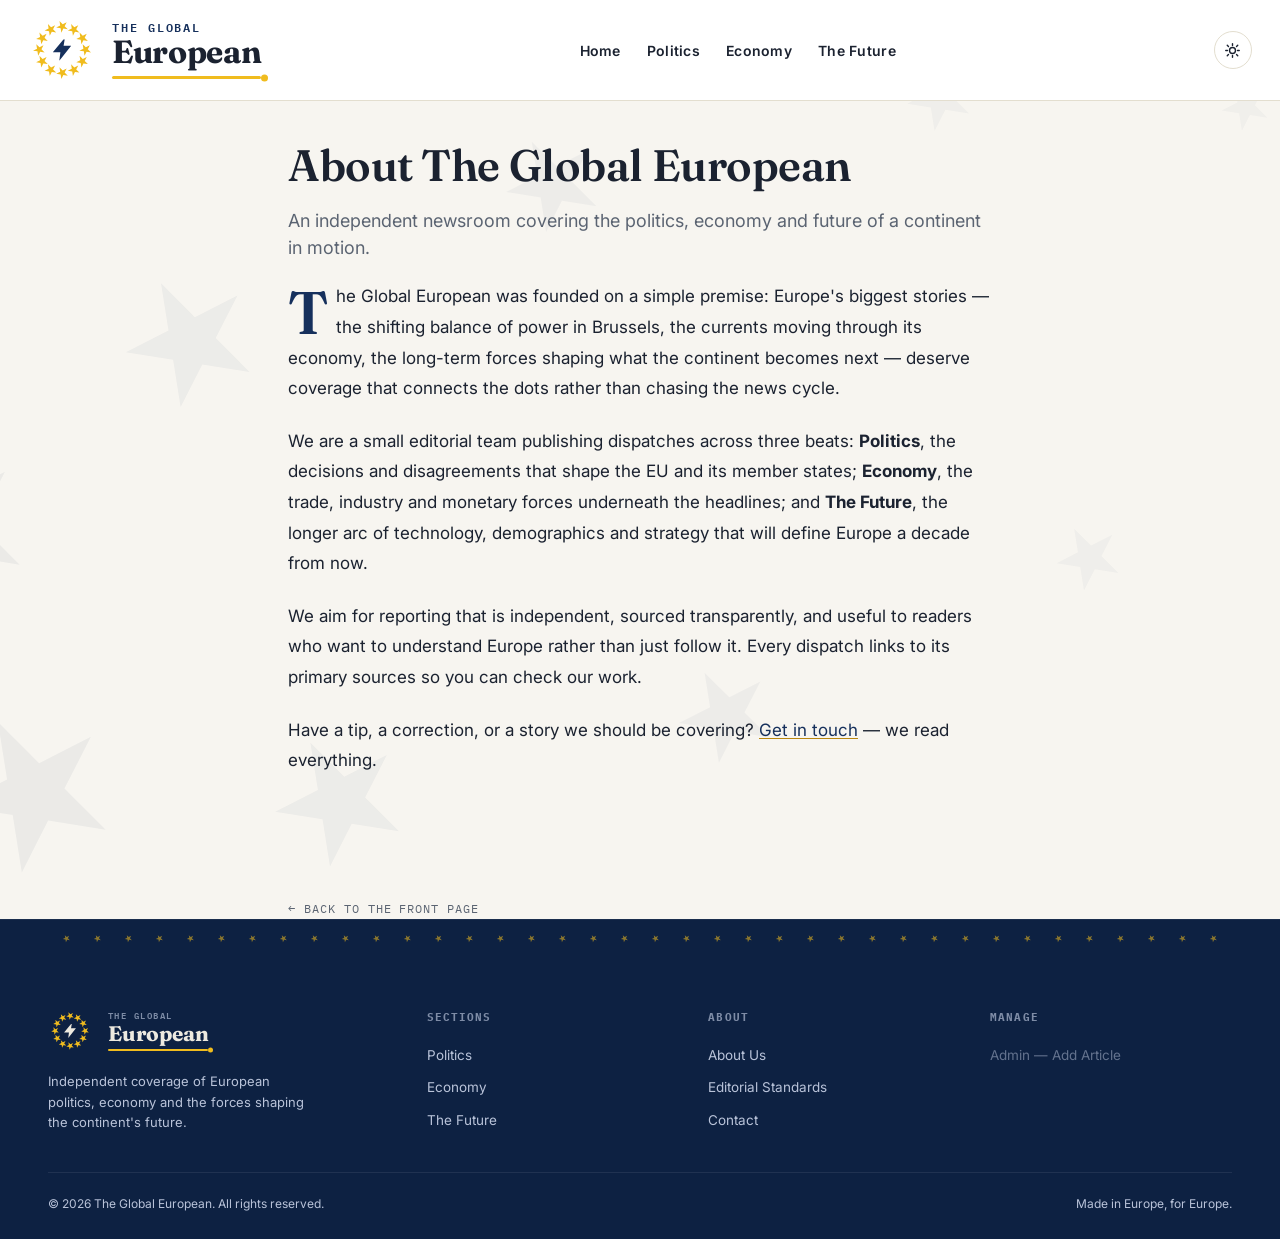
==== about.html @ 9e3d74e5 "Add files via upload" ====
<!DOCTYPE html>
<html lang="en" data-theme="light">
<head>
<meta charset="UTF-8">
<meta name="viewport" content="width=device-width, initial-scale=1.0">
<title>About Us — The Global European</title>
<link rel="preconnect" href="https://fonts.googleapis.com">
<link rel="preconnect" href="https://fonts.gstatic.com" crossorigin>
<link href="https://fonts.googleapis.com/css2?family=Fraunces:ital,opsz,wght@0,9..144,300;0,9..144,450;0,9..144,600;0,9..144,700;1,9..144,450&family=Inter:wght@400;500;600;700&family=IBM+Plex+Mono:wght@400;500&display=swap" rel="stylesheet">
<link rel="stylesheet" href="styles.css">
</head>
<body>

<svg width="0" height="0" style="position:absolute;" aria-hidden="true"><symbol id="tge-star" viewBox="0 0 24 24"><polygon points="19.07,4.93 15.77,11.40 20.91,16.54 13.73,15.40 10.44,21.88 9.30,14.70 2.12,13.56 8.60,10.27 7.46,3.09 12.60,8.23"/></symbol></svg>

<svg class="page-watermark" viewBox="0 0 400 200" preserveAspectRatio="xMidYMid slice" aria-hidden="true"><use href="#tge-star" width="24" height="24" opacity="0.73" transform="translate(180.8,41.0) scale(1.069) translate(-12,-12)"/><use href="#tge-star" width="24" height="24" opacity="0.62" transform="translate(266.6,21.9) scale(0.731) translate(-12,-12)"/><use href="#tge-star" width="24" height="24" opacity="0.56" transform="translate(334.6,23.7) scale(0.542) translate(-12,-12)"/><use href="#tge-star" width="24" height="24" opacity="0.55" transform="translate(366.4,45.9) scale(0.500) translate(-12,-12)"/><use href="#tge-star" width="24" height="24" opacity="0.56" transform="translate(353.7,82.6) scale(0.542) translate(-12,-12)"/><use href="#tge-star" width="24" height="24" opacity="0.62" transform="translate(299.8,124.0) scale(0.731) translate(-12,-12)"/><use href="#tge-star" width="24" height="24" opacity="0.73" transform="translate(219.2,159.0) scale(1.069) translate(-12,-12)"/><use href="#tge-star" width="24" height="24" opacity="0.86" transform="translate(133.4,178.1) scale(1.463) translate(-12,-12)"/><use href="#tge-star" width="24" height="24" opacity="0.96" transform="translate(65.4,176.3) scale(1.779) translate(-12,-12)"/><use href="#tge-star" width="24" height="24" opacity="1.00" transform="translate(33.6,154.1) scale(1.900) translate(-12,-12)"/><use href="#tge-star" width="24" height="24" opacity="0.96" transform="translate(46.3,117.4) scale(1.779) translate(-12,-12)"/><use href="#tge-star" width="24" height="24" opacity="0.86" transform="translate(100.2,76.0) scale(1.463) translate(-12,-12)"/></svg>

<header>
  <div class="header-inner">
    <a class="brand" href="index.html"><span class="brand-badge" id="logoHeader"></span></a>
    <nav>
      <div class="nav-links">
        <a href="index.html">Home</a>
        <a href="index.html#politics">Politics</a>
        <a href="index.html#economy">Economy</a>
        <a href="index.html#future">The Future</a>
      </div>
    </nav>
    <div class="header-tools">
      <button class="theme-toggle" id="themeToggle" aria-label="Toggle dark mode">
        <svg class="sun" viewBox="0 0 24 24" fill="none" stroke="currentColor" stroke-width="2" stroke-linecap="round"><circle cx="12" cy="12" r="4.2"/><path d="M12 2.5v2.4M12 19.1v2.4M4.6 4.6l1.7 1.7M17.7 17.7l1.7 1.7M2.5 12h2.4M19.1 12h2.4M4.6 19.4l1.7-1.7M17.7 6.3l1.7-1.7"/></svg>
        <svg class="moon" viewBox="0 0 24 24" fill="currentColor"><path d="M20 14.7A8.5 8.5 0 1 1 9.3 4a7 7 0 0 0 10.7 10.7Z"/></svg>
      </button>
    </div>
  </div>
</header>

<main class="wrap-narrow">
  <h1 class="article-h1" style="margin-top:40px;">About The Global European</h1>
  <p class="article-dek">An independent newsroom covering the politics, economy and future of a continent in motion.</p>
  <div class="article-body">
    <p>The Global European was founded on a simple premise: Europe's biggest stories — the shifting balance of power in Brussels, the currents moving through its economy, the long-term forces shaping what the continent becomes next — deserve coverage that connects the dots rather than chasing the news cycle.</p>
    <p>We are a small editorial team publishing dispatches across three beats: <b>Politics</b>, the decisions and disagreements that shape the EU and its member states; <b>Economy</b>, the trade, industry and monetary forces underneath the headlines; and <b>The Future</b>, the longer arc of technology, demographics and strategy that will define Europe a decade from now.</p>
    <p>We aim for reporting that is independent, sourced transparently, and useful to readers who want to understand Europe rather than just follow it. Every dispatch links to its primary sources so you can check our work.</p>
    <p>Have a tip, a correction, or a story we should be covering? <a href="contacts.html">Get in touch</a> — we read everything.</p>
  </div>
  <a class="back-link" href="index.html">← Back to the front page</a>
</main>

<div class="star-ribbon" id="starRibbon" aria-hidden="true"></div>
<footer>
  <div class="wrap">
    <div class="footer-grid">
      <div>
        <div class="footer-brand"><span class="brand-badge" id="logoFooter"></span></div>
        <p class="footer-desc">Independent coverage of European politics, economy and the forces shaping the continent's future.</p>
      </div>
      <div class="footer-col">
        <h4>Sections</h4>
        <a href="index.html#politics">Politics</a>
        <a href="index.html#economy">Economy</a>
        <a href="index.html#future">The Future</a>
      </div>
      <div class="footer-col">
        <h4>About</h4>
        <a href="about.html">About Us</a>
        <a href="#">Editorial Standards</a>
        <a href="contacts.html">Contact</a>
      </div>
      <div class="footer-col">
        <h4>Manage</h4>
        <a href="admin.html" class="admin-link">Admin — Add Article</a>
      </div>
    </div>
    <div class="footer-bottom">
      <span>© 2026 The Global European. All rights reserved.</span>
      <span>Made in Europe, for Europe.</span>
    </div>
  </div>
</footer>

<script src="logo.js"></script>
<script>
  const root = document.documentElement;
  const savedTheme = localStorage.getItem('tge-theme');
  const prefersDark = window.matchMedia('(prefers-color-scheme: dark)').matches;
  root.setAttribute('data-theme', savedTheme || (prefersDark ? 'dark' : 'light'));
  document.getElementById('themeToggle').addEventListener('click', () => {
    const next = root.getAttribute('data-theme') === 'dark' ? 'light' : 'dark';
    root.setAttribute('data-theme', next);
    localStorage.setItem('tge-theme', next);
  });
  document.getElementById('logoHeader').innerHTML = LOGO_MARK_HTML;
  document.getElementById('logoFooter').innerHTML = LOGO_MARK_HTML;

  function renderStarRibbon(){
    const el = document.getElementById('starRibbon');
    if(!el) return;
    const count = Math.max(18, Math.ceil(window.innerWidth / 34));
    let icons = '';
    for(let i = 0; i < count; i++){ icons += '<svg class="tge-star-icon"><use href="#tge-star"/></svg>'; }
    el.innerHTML = icons;
  }
  window.addEventListener('resize', () => { clearTimeout(window._tgeStarTO); window._tgeStarTO = setTimeout(renderStarRibbon, 150); });
  renderStarRibbon();
</script>

</body>
</html>
---- styles.css ----
:root{
    --navy:#16305C; --navy-deep:#0D2142; --gold:#F0BC1E; --gold-deep:#B9860E;
    --cream:#F7F5F0; --paper:#FFFFFF; --ink:#1B2230; --slate:#5B6472; --line:#E3DECF; --danger:#B3402E;
    --radius:2px;
  }
  html[data-theme="dark"]{
    --navy:#DCE4F2; --navy-deep:#0A1B33; --gold:#F3C536; --gold-deep:#E8B923;
    --cream:#0D1B30; --paper:#122845; --ink:#EDEAE0; --slate:#A7B0C2; --line:#26395C;
  }
  *{box-sizing:border-box; margin:0; padding:0;}
  html{scroll-behavior:smooth;}
  body{background:var(--cream); color:var(--ink); font-family:'Inter',sans-serif; line-height:1.5; transition:background .3s ease, color .3s ease;}
  a{color:inherit; text-decoration:none; cursor:pointer;}
  img{max-width:100%; display:block;}
  .wrap{max-width:1240px; margin:0 auto; padding:0 28px;}
  .wrap-narrow{max-width:760px; margin:0 auto; padding:0 28px;}
  .wrap-admin{max-width:820px; margin:0 auto; padding:40px 28px 100px;}
  .eyebrow{font-family:'IBM Plex Mono',monospace; font-size:12px; letter-spacing:.12em; text-transform:uppercase; color:var(--navy); display:inline-flex; align-items:center; gap:7px;}
  .bolt{width:11px; height:11px; flex-shrink:0;}
  .bolt path{fill:var(--gold-deep);}
  html[data-theme="dark"] .bolt path{fill:var(--gold);}

  /* Header */
  header{position:sticky; top:0; z-index:50; background:var(--paper); border-bottom:1px solid var(--line);}
  .header-inner{display:flex; align-items:center; justify-content:space-between; padding:16px 28px; gap:24px;}
  .brand{display:flex; align-items:center;}
  .brand-badge{display:flex; align-items:center; gap:16px;}
  .brand-mark-icon{width:68px; height:68px; flex-shrink:0;}
  .brand-ring{fill:var(--gold);}
  .brand-bolt-icon{fill:var(--navy);}
  .brand-word{display:flex; flex-direction:column; line-height:1;}
  .brand-eyebrow{font-family:'IBM Plex Mono',monospace; font-size:12px; font-weight:600; letter-spacing:.16em; text-transform:uppercase; color:var(--navy);}
  .brand-name{font-family:'Fraunces',serif; font-weight:700; font-size:32px; letter-spacing:-.01em; color:var(--ink); margin-top:3px;}
  .brand-rule{position:relative; display:block; height:3px; background:var(--gold); border-radius:2px; margin-top:8px;}
  .brand-rule::after{content:""; position:absolute; right:-7px; top:50%; transform:translateY(-50%); width:7px; height:7px; border-radius:50%; background:var(--gold);}
  nav{display:flex; align-items:center; gap:30px;}
  .nav-links{display:flex; gap:26px;}
  .nav-links a{font-size:14px; font-weight:600; letter-spacing:.02em; color:var(--ink); position:relative; padding:4px 0;}
  .nav-links a::after{content:""; position:absolute; left:0; bottom:0; height:2px; width:0; background:var(--gold); transition:width .2s ease;}
  .nav-links a:hover::after{width:100%;}
  .header-tools{display:flex; align-items:center; gap:16px;}
  .theme-toggle{width:38px; height:38px; border-radius:50%; border:1px solid var(--line); background:transparent; cursor:pointer; display:flex; align-items:center; justify-content:center; color:var(--ink); transition:border-color .2s ease;}
  .theme-toggle:hover{border-color:var(--gold-deep);}
  .theme-toggle svg{width:17px; height:17px;}
  .theme-toggle .moon{display:none;}
  html[data-theme="dark"] .theme-toggle .sun{display:none;}
  html[data-theme="dark"] .theme-toggle .moon{display:block;}

  /* Ticker */
  .ticker-bar{background:var(--navy); color:var(--cream); border-bottom:2px solid var(--gold); display:flex; align-items:stretch;}
  html[data-theme="dark"] .ticker-bar{color:var(--navy-deep);}
  .live-tag{flex:0 0 auto; font-family:'IBM Plex Mono',monospace; font-size:11px; letter-spacing:.1em; display:flex; align-items:center; gap:7px; padding:9px 18px; text-transform:uppercase; font-weight:600; border-right:1px solid rgba(255,255,255,.18); white-space:nowrap;}
  .live-dot{width:7px; height:7px; border-radius:50%; background:var(--gold); flex-shrink:0; animation:pulse 1.8s infinite ease-in-out;}
  @keyframes pulse{0%,100%{opacity:1;} 50%{opacity:.35;}}
  .ticker-viewport{flex:1 1 auto; position:relative; overflow:hidden; min-width:0;}
  .ticker-track{position:absolute; top:0; left:0; display:flex; align-items:center; height:100%; gap:52px; padding-left:24px; white-space:nowrap; animation:scroll 38s linear infinite;}
  .ticker-bar:hover .ticker-track{animation-play-state:paused;}
  @keyframes scroll{from{transform:translateX(0);} to{transform:translateX(-50%);}}
  .ticker-item{font-family:'IBM Plex Mono',monospace; font-size:12.5px; display:inline-flex; gap:10px; align-items:center;}
  .ticker-item .t-time{opacity:.65;}
  @media (prefers-reduced-motion: reduce){ .ticker-track{animation:none; position:static; padding:9px 18px;} .live-dot{animation:none;} }

  /* Hero */
  .hero{padding:52px 0 60px; border-bottom:1px solid var(--line); position:relative; overflow:hidden;}
  .hero .wrap{position:relative; z-index:1;}

  /* Page-wide EU-stars watermark — fixed behind everything, deliberately stretched
     to fill the viewport (same distort-to-fill technique as the hero bolt). It only
     shows through sections that don't have their own solid background (hero, card
     grids) since header/ticker/newsletter/footer paint over it. */
  .page-watermark{position:fixed; inset:0; width:100vw; height:100vh; z-index:-1; opacity:.05; pointer-events:none;}
  .page-watermark{fill:var(--navy);}
  html[data-theme="dark"] .page-watermark{opacity:.09; fill:var(--gold);}
  body{position:relative;}
  .hero-grid{display:grid; grid-template-columns:1fr; gap:0; max-width:820px;}
  .hero h1{font-family:'Fraunces',serif; font-weight:600; font-size:clamp(30px,4vw,46px); line-height:1.08; margin:14px 0 16px; letter-spacing:-.01em;}
  .hero h1 a:hover{text-decoration:underline; text-decoration-color:var(--gold); text-decoration-thickness:3px; text-underline-offset:5px;}
  .hero .dek{font-size:17px; color:var(--slate); margin-bottom:18px;}
  .byline{font-family:'IBM Plex Mono',monospace; font-size:12px; color:var(--slate); display:flex; gap:14px; flex-wrap:wrap; margin-bottom:24px;}
  .byline b{color:var(--ink); font-weight:500;}
  .hero-body{font-size:16.5px; line-height:1.75; max-width:70ch;}
  .hero-body p{margin-bottom:20px;}
  .hero-body p:first-of-type::first-letter{font-family:'Fraunces',serif; font-size:58px; font-weight:600; float:left; line-height:.85; padding:6px 8px 0 0; color:var(--navy);}
  .hero-body a, .article-body a{color:var(--navy); text-decoration:underline; text-decoration-color:var(--gold-deep); text-underline-offset:2px;}
  .hero-body a:hover, .article-body a:hover{color:var(--gold-deep);}
  html[data-theme="dark"] .hero-body a, html[data-theme="dark"] .article-body a{color:var(--gold);}

  /* Sections / cards */
  .section{padding:58px 0;}
  .section + .section{border-top:1px solid var(--line);}
  .section-head{display:flex; align-items:baseline; justify-content:space-between; margin-bottom:30px;}
  .section-head h2{font-family:'Fraunces',serif; font-weight:600; font-size:28px; letter-spacing:-.01em; display:flex; align-items:center; gap:10px;}
  .section-head h2 .dot{width:7px; height:7px; border-radius:50%; background:var(--gold);}
  .card-grid{display:grid; grid-template-columns:repeat(3,1fr); gap:32px;}
  .card{display:flex; flex-direction:column;}
  .card h3{font-family:'Fraunces',serif; font-size:20px; font-weight:600; line-height:1.28; margin-bottom:10px;}
  .card h3 a:hover{text-decoration:underline; text-decoration-color:var(--gold); text-decoration-thickness:2px; text-underline-offset:4px;}
  .card p{font-size:14px; color:var(--slate); margin-bottom:12px;}
  .card .byline{font-size:11px; margin-bottom:0;}
  .empty-state{grid-column:1 / -1; border:1px dashed var(--line); padding:36px 28px; text-align:center; border-radius:var(--radius);}
  .empty-state p{font-size:14px; color:var(--slate); margin-bottom:4px;}
  .empty-state span{font-family:'IBM Plex Mono',monospace; font-size:11px; color:var(--gold-deep); text-transform:uppercase; letter-spacing:.08em;}

  /* Article view */
  .article-eyebrow{margin-top:40px;}
  .article-h1{font-family:'Fraunces',serif; font-weight:600; font-size:clamp(28px,4.2vw,44px); line-height:1.1; margin:14px 0 18px; letter-spacing:-.01em;}
  .article-dek{font-size:18px; color:var(--slate); margin-bottom:20px;}
  .article-byline{padding-bottom:26px; border-bottom:1px solid var(--line); margin-bottom:32px;}
  .article-body{font-size:17px; line-height:1.8; padding-bottom:70px;}
  .article-body p{margin-bottom:22px;}
  .article-body p:first-of-type::first-letter{font-family:'Fraunces',serif; font-size:60px; font-weight:600; float:left; line-height:.85; padding:6px 8px 0 0; color:var(--navy);}
  .back-link{font-family:'IBM Plex Mono',monospace; font-size:12px; letter-spacing:.08em; text-transform:uppercase; color:var(--slate); display:inline-block; margin-top:32px;}
  .back-link:hover{color:var(--gold-deep);}

  /* Contact page */
  .contact-grid{display:grid; grid-template-columns:1fr; max-width:360px; gap:24px; margin:12px 0 36px;}
  .contact-card{border:1px solid var(--line); border-radius:var(--radius); padding:22px 24px; background:var(--paper);}
  .contact-card h4{font-family:'IBM Plex Mono',monospace; font-size:11px; text-transform:uppercase; letter-spacing:.1em; color:var(--gold-deep); margin-bottom:8px;}
  .contact-card p{font-size:13.5px; color:var(--slate); margin-bottom:10px;}
  .contact-card a{font-weight:600; color:var(--navy); text-decoration:underline; text-decoration-color:var(--gold-deep); text-underline-offset:2px;}
  html[data-theme="dark"] .contact-card a{color:var(--gold);}

  /* Newsletter */
  .newsletter{background:var(--navy); color:var(--cream); padding:56px 0;}
  html[data-theme="dark"] .newsletter{color:var(--navy-deep);}
  .newsletter-inner{display:flex; align-items:center; justify-content:space-between; gap:40px; flex-wrap:wrap;}
  .newsletter h2{font-family:'Fraunces',serif; font-size:26px; font-weight:600; margin-bottom:8px;}
  .newsletter p{opacity:.8; font-size:14px; max-width:44ch;}
  .newsletter-form-wrap{flex-shrink:0;}
  .newsletter-form{display:flex; gap:0;}
  .newsletter-form input{border:1px solid rgba(255,255,255,.3); background:transparent; color:inherit; padding:13px 16px; font-family:'Inter',sans-serif; font-size:14px; width:250px;}
  html[data-theme="dark"] .newsletter-form input{border-color:rgba(10,27,51,.3);}
  .newsletter-form input::placeholder{color:currentColor; opacity:.55;}
  .newsletter-form button{background:var(--gold); color:var(--navy-deep); border:none; padding:0 22px; font-weight:700; font-size:13px; letter-spacing:.03em; text-transform:uppercase; cursor:pointer;}
  .newsletter-form button:hover{background:var(--gold-deep);}
  .newsletter-error{display:none; font-size:12.5px; margin-top:10px; color:#FF9E8A;}
  .newsletter-error.show{display:block;}
  html[data-theme="dark"] .newsletter-error{color:#B3402E;}

  /* Footer */
  footer{background:var(--navy-deep); color:#B9C3D9; padding:52px 0 26px;}
  .star-ribbon{background:var(--navy-deep); display:flex; align-items:center; justify-content:center; gap:22px; padding:14px 10px; overflow:hidden; border-top:1px solid rgba(255,255,255,.06);}
  .star-ribbon svg.tge-star-icon{width:9px; height:9px; fill:var(--gold); opacity:.55; flex-shrink:0;}
  html[data-theme="dark"] .star-ribbon svg.tge-star-icon{opacity:.7;}
  html[data-theme="dark"] footer{color:#7E8CA6;}
  .footer-grid{display:grid; grid-template-columns:1.4fr repeat(3,1fr); gap:40px; padding-bottom:36px; border-bottom:1px solid rgba(255,255,255,.08);}
  .footer-brand{margin-bottom:18px;}
  .footer-brand .brand-mark-icon{width:44px; height:44px;}
  .footer-brand .brand-bolt-icon{fill:#EDEAE0;}
  .footer-brand .brand-eyebrow{font-size:9px; color:#7E8CA6;}
  .footer-brand .brand-name{font-size:21px; color:#EDEAE0;}
  .footer-brand .brand-rule{height:2px; margin-top:5px;}
  .footer-brand .brand-rule::after{width:5px; height:5px; right:-5px;}
  .footer-desc{font-size:13px; line-height:1.6; max-width:32ch;}
  .footer-col h4{font-family:'IBM Plex Mono',monospace; font-size:11px; letter-spacing:.1em; text-transform:uppercase; color:#7E8CA6; margin-bottom:14px;}
  .footer-col a{display:block; font-size:13.5px; padding:6px 0; color:#B9C3D9;}
  .footer-col a:hover{color:var(--gold);}
  .footer-bottom{display:flex; justify-content:space-between; align-items:center; padding-top:22px; font-size:12px; flex-wrap:wrap; gap:10px;}
  .admin-link{opacity:.5;}
  .admin-link:hover{opacity:1; color:var(--gold);}

  /* Admin */
  #adminApp fieldset{border:none; background:var(--paper); border:1px solid var(--line); border-radius:3px; padding:28px; margin-bottom:24px;}
  #adminApp legend{font-family:'IBM Plex Mono',monospace; font-size:11px; text-transform:uppercase; letter-spacing:.1em; color:var(--gold-deep); padding:0 6px;}
  #adminApp label{display:block; font-size:13px; font-weight:600; margin-bottom:6px; margin-top:18px;}
  #adminApp label:first-of-type{margin-top:0;}
  #adminApp input[type=text], #adminApp input[type=date], #adminApp select, #adminApp textarea{
    width:100%; padding:11px 13px; border:1px solid var(--line); background:var(--cream); color:var(--ink);
    font-family:'Inter',sans-serif; font-size:14px; border-radius:2px;
  }
  #adminApp textarea{min-height:180px; resize:vertical; line-height:1.6; font-family:'IBM Plex Mono',monospace; font-size:13px;}
  #adminApp .hint{font-size:12px; color:var(--slate); margin-top:5px;}
  #adminApp .row{display:grid; grid-template-columns:1fr 1fr; gap:20px;}
  #adminApp .row3{display:grid; grid-template-columns:1fr 1fr 1fr; gap:20px;}
  #adminApp .check-row{display:flex; align-items:center; gap:8px; margin-top:20px;}
  #adminApp .check-row input{width:auto;}
  #adminApp .check-row label{margin:0; font-weight:500;}
  .btn{border:none; cursor:pointer; font-family:'Inter',sans-serif; font-weight:700; font-size:13px; letter-spacing:.02em; padding:12px 22px; border-radius:2px; text-transform:uppercase;}
  .btn-primary{background:var(--navy); color:#fff;}
  .btn-primary:hover{background:var(--navy-deep);}
  .btn-gold{background:var(--gold); color:var(--navy-deep);}
  .btn-gold:hover{background:var(--gold-deep);}
  .btn-ghost{background:transparent; color:var(--ink); border:1px solid var(--line);}
  .btn-ghost:hover{border-color:var(--danger); color:var(--danger);}
  .actions{display:flex; gap:12px; margin-top:24px; flex-wrap:wrap;}
  .list-item{display:flex; align-items:center; justify-content:space-between; gap:16px; padding:16px 0; border-bottom:1px solid var(--line);}
  .list-item:last-child{border-bottom:none;}
  .li-title{font-weight:600; font-size:14.5px; margin-bottom:4px;}
  .li-meta{font-family:'IBM Plex Mono',monospace; font-size:11px; color:var(--slate); text-transform:uppercase; letter-spacing:.05em;}
  .li-meta .featured-tag{color:var(--gold-deep);}
  .li-buttons{display:flex; gap:8px; flex-shrink:0;}
  .li-buttons button{background:none; border:1px solid var(--line); padding:7px 12px; font-size:12px; cursor:pointer; color:var(--ink); border-radius:2px;}
  .li-buttons button:hover{border-color:var(--gold-deep); color:var(--gold-deep);}
  .li-buttons button.del:hover{border-color:var(--danger); color:var(--danger);}
  .empty{color:var(--slate); font-size:13.5px; padding:12px 0;}
  .note{background:var(--paper); border:1px solid var(--line); border-left:3px solid var(--gold-deep); padding:16px 18px; font-size:13.5px; color:var(--slate); margin-bottom:36px; border-radius:2px;}
  .note b{color:var(--ink);}
  #gate{position:fixed; inset:0; background:var(--navy-deep); display:flex; align-items:center; justify-content:center; z-index:200;}
  #gate .box{background:var(--paper); padding:36px; border-radius:4px; width:320px; text-align:center;}
  #gate h2{font-family:'Fraunces',serif; margin-bottom:6px;}
  #gate p{font-size:13px; color:var(--slate); margin-bottom:18px;}
  #gate input{width:100%; padding:11px 13px; border:1px solid var(--line); background:var(--cream); color:var(--ink); margin-bottom:14px; border-radius:2px; font-family:'Inter',sans-serif; font-size:14px;}
  #gate .err{color:var(--danger); font-size:12px; margin-top:-8px; margin-bottom:12px; display:none;}
  .admin-header{display:flex; align-items:center; justify-content:space-between; margin-bottom:8px;}
  .admin-header h1{font-family:'Fraunces',serif; font-size:26px; font-weight:600;}
  .lede{color:var(--slate); font-size:14px; margin-bottom:32px;}

  @media (max-width:920px){ .card-grid{grid-template-columns:1fr 1fr;} .footer-grid{grid-template-columns:1fr 1fr;} }
  @media (max-width:680px){
    .nav-links{display:none;}
    .card-grid{grid-template-columns:1fr;}
    .footer-grid{grid-template-columns:1fr;}
    .newsletter-inner{flex-direction:column; align-items:flex-start;}
    .newsletter-form{width:100%;}
    .newsletter-form input{flex:1; width:auto;}
    #adminApp .row, #adminApp .row3{grid-template-columns:1fr;}
  }
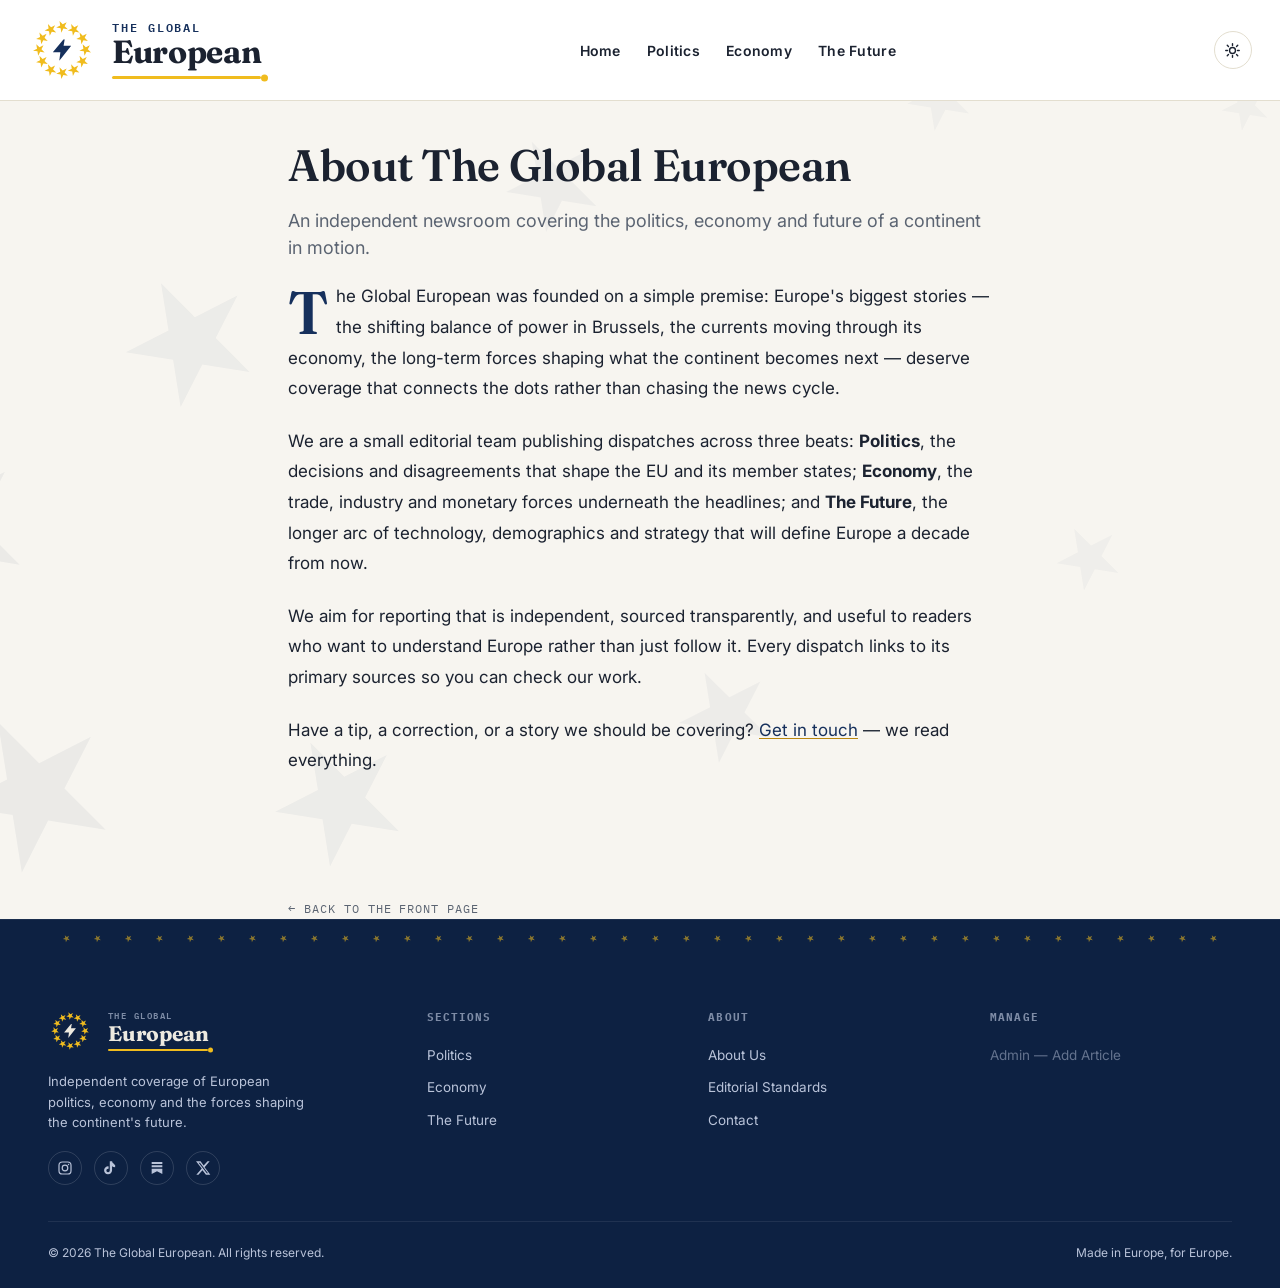
==== commit 9bea8635: "Add social links and wire up real newsletter subscriptions Footer now links to Instagram, TikTok, Su" ====
--- a/about.html
+++ b/about.html
@@ -54,6 +54,12 @@
       <div>
         <div class="footer-brand"><span class="brand-badge" id="logoFooter"></span></div>
         <p class="footer-desc">Independent coverage of European politics, economy and the forces shaping the continent's future.</p>
+        <div class="social-links">
+          <a href="https://www.instagram.com/theglobaleuropean?igsi=OWJyZGZ6MjlnZWFn&amp;utm_source=qr" target="_blank" rel="noopener noreferrer" aria-label="Instagram"><svg class="ig-icon" viewBox="0 0 24 24" stroke-width="1.8"><rect x="3" y="3" width="18" height="18" rx="5"/><circle cx="12" cy="12" r="4.2"/><circle class="ig-dot" cx="17.3" cy="6.7" r="1.1"/></svg></a>
+          <a href="https://www.tiktok.com/@theglobal.european?_r=1&amp;_t=ZN-99GFnD6DvXS" target="_blank" rel="noopener noreferrer" aria-label="TikTok"><svg viewBox="0 0 24 24"><path d="M16.6 5.82a4.28 4.28 0 0 1-3-3.82h-3.4v13.6a2.6 2.6 0 1 1-2.6-2.6c.28 0 .55.04.8.1V9.6a6 6 0 1 0 5.2 5.95V9.4a7.66 7.66 0 0 0 4.6 1.5V7.5a4.26 4.26 0 0 1-1.6-1.68Z"/></svg></a>
+          <a href="https://substack.com/@theglobaleuropean" target="_blank" rel="noopener noreferrer" aria-label="Substack"><svg viewBox="0 0 24 24"><path d="M4 3h16v3H4V3Zm0 5h16v3H4V8Zm0 5h16v8l-8-4-8 4v-8Z"/></svg></a>
+          <a href="https://x.com/thegleuropean?s=11" target="_blank" rel="noopener noreferrer" aria-label="X (Twitter)"><svg viewBox="0 0 24 24"><path d="M18.9 2H22l-7.6 8.7L23 22h-6.6l-5.2-6.8L5.2 22H2l8.1-9.3L1.5 2h6.8l4.7 6.2L18.9 2Zm-1.2 18h1.8L7.4 4h-2l12.3 16Z"/></svg></a>
+        </div>
       </div>
       <div class="footer-col">
         <h4>Sections</h4>
--- a/styles.css
+++ b/styles.css
@@ -133,6 +133,8 @@
   .newsletter-form input::placeholder{color:currentColor; opacity:.55;}
   .newsletter-form button{background:var(--gold); color:var(--navy-deep); border:none; padding:0 22px; font-weight:700; font-size:13px; letter-spacing:.03em; text-transform:uppercase; cursor:pointer;}
   .newsletter-form button:hover{background:var(--gold-deep);}
+  .newsletter-hint{font-size:11.5px; opacity:.6; margin-top:8px;}
+  .newsletter-hint a{text-decoration:underline; text-decoration-color:currentColor;}
   .newsletter-error{display:none; font-size:12.5px; margin-top:10px; color:#FF9E8A;}
   .newsletter-error.show{display:block;}
   html[data-theme="dark"] .newsletter-error{color:#B3402E;}
@@ -152,6 +154,12 @@
   .footer-brand .brand-rule{height:2px; margin-top:5px;}
   .footer-brand .brand-rule::after{width:5px; height:5px; right:-5px;}
   .footer-desc{font-size:13px; line-height:1.6; max-width:32ch;}
+  .social-links{display:flex; gap:12px; margin-top:18px;}
+  .social-links a{width:34px; height:34px; border-radius:50%; border:1px solid rgba(255,255,255,.14); display:flex; align-items:center; justify-content:center; color:#B9C3D9;}
+  .social-links a:hover{border-color:var(--gold); color:var(--gold);}
+  .social-links svg{width:16px; height:16px; fill:currentColor;}
+  .social-links svg.ig-icon{fill:none; stroke:currentColor;}
+  .social-links svg.ig-icon .ig-dot{fill:currentColor; stroke:none;}
   .footer-col h4{font-family:'IBM Plex Mono',monospace; font-size:11px; letter-spacing:.1em; text-transform:uppercase; color:#7E8CA6; margin-bottom:14px;}
   .footer-col a{display:block; font-size:13.5px; padding:6px 0; color:#B9C3D9;}
   .footer-col a:hover{color:var(--gold);}
